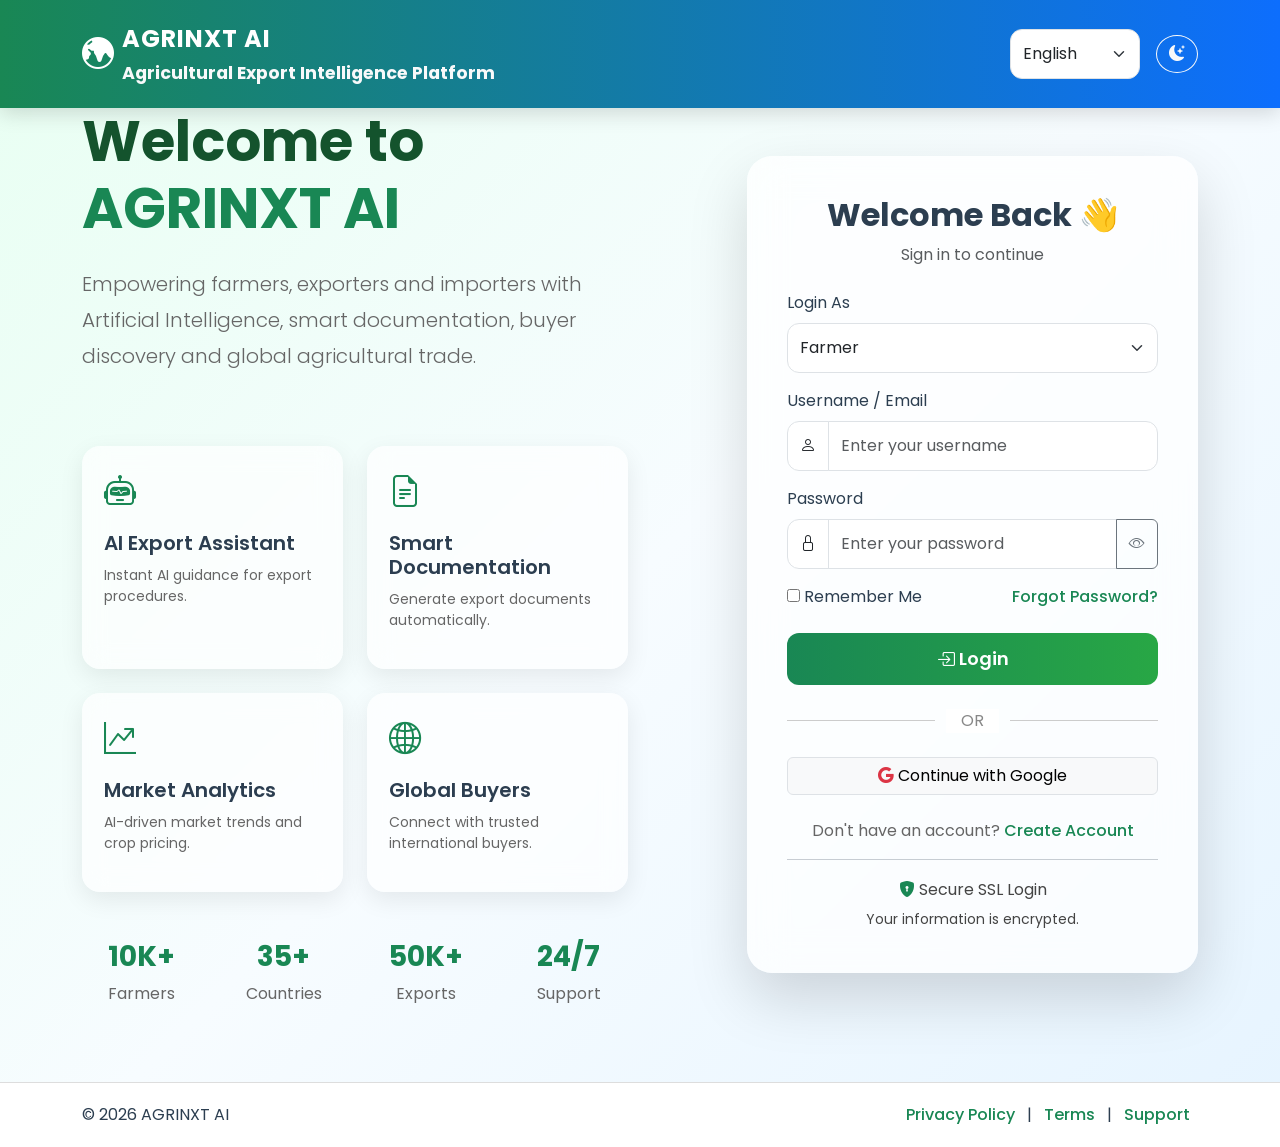
==== login.html @ e61758a4 "Initial commit-Added AGRINXT AI professional login page" ====
<!DOCTYPE html>
<html lang="en">
<head>
    <meta charset="UTF-8">
    <meta name="viewport" content="width=device-width, initial-scale=1.0">

    <title>AGRINXT AI | Login</title>

    <!-- Bootstrap CSS -->
    <link href="https://cdn.jsdelivr.net/npm/bootstrap@5.3.3/dist/css/bootstrap.min.css" rel="stylesheet">

    <!-- Bootstrap Icons -->
    <link rel="stylesheet"
    href="https://cdn.jsdelivr.net/npm/bootstrap-icons@1.11.3/font/bootstrap-icons.min.css">

    <!-- Custom CSS -->
    <link rel="stylesheet" href="login.css">
</head>

<body>

<!-- ================= NAVBAR ================= -->

<nav class="navbar navbar-expand-lg navbar-dark py-3">

    <div class="container">

        <a class="navbar-brand d-flex align-items-center fw-bold" href="#">

            <i class="bi bi-globe-central-south-asia fs-2 me-2"></i>

            <div>

                <div class="logo-title">
                    AGRINXT AI
                </div>

                <small>
                    Agricultural Export Intelligence Platform
                </small>

            </div>

        </a>

        <div class="d-flex align-items-center">

            <!-- Language -->

            <select class="form-select language-select me-3">

                <option>English</option>

                <option>தமிழ்</option>

                <option>हिन्दी</option>

            </select>

            <!-- Dark Mode -->

            <button
            class="btn btn-outline-light rounded-circle"
            id="themeBtn">

                <i class="bi bi-moon-stars-fill"></i>

            </button>

        </div>

    </div>

</nav>

<!-- ================= MAIN ================= -->

<div class="container">

<div class="row align-items-center min-vh-100">

<!-- LEFT -->

<div class="col-lg-6 mb-5 mb-lg-0">

<h1 class="display-4 fw-bold">

Welcome to

<span class="text-success">

AGRINXT AI

</span>

</h1>

<p class="lead mt-4">

Empowering farmers, exporters and importers with Artificial Intelligence,
smart documentation, buyer discovery and global agricultural trade.

</p>

<!-- FEATURES -->

<div class="row mt-5 g-4">

<div class="col-md-6">

<div class="feature-card">

<i class="bi bi-robot fs-2 text-success"></i>

<h5>

AI Export Assistant

</h5>

<p>

Instant AI guidance for export procedures.

</p>

</div>

</div>

<div class="col-md-6">

<div class="feature-card">

<i class="bi bi-file-earmark-text fs-2 text-success"></i>

<h5>

Smart Documentation

</h5>

<p>

Generate export documents automatically.

</p>

</div>

</div>

<div class="col-md-6">

<div class="feature-card">

<i class="bi bi-graph-up-arrow fs-2 text-success"></i>

<h5>

Market Analytics

</h5>

<p>

AI-driven market trends and crop pricing.

</p>

</div>

</div>

<div class="col-md-6">

<div class="feature-card">

<i class="bi bi-globe2 fs-2 text-success"></i>

<h5>

Global Buyers

</h5>

<p>

Connect with trusted international buyers.

</p>

</div>

</div>

</div>

<!-- STATS -->

<div class="row text-center mt-5">

<div class="col-3">

<h3>

10K+

</h3>

<p>

Farmers

</p>

</div>

<div class="col-3">

<h3>

35+

</h3>

<p>

Countries

</p>

</div>

<div class="col-3">

<h3>

50K+

</h3>

<p>

Exports

</p>

</div>

<div class="col-3">

<h3>

24/7

</h3>

<p>

Support

</p>

</div>

</div>

</div>

<!-- RIGHT -->

<div class="col-lg-5 offset-lg-1">

<div class="login-card">

<h2 class="text-center fw-bold">

Welcome Back 👋

</h2>

<p class="text-center text-muted mb-4">

Sign in to continue

</p>

<form>

<!-- ROLE -->

<div class="mb-3">

<label class="form-label">

Login As

</label>

<select class="form-select">

<option>Farmer</option>

<option>Exporter</option>

<option>Importer</option>

<option>Admin</option>

</select>

</div>

<!-- USERNAME -->

<div class="mb-3">

<label class="form-label">

Username / Email

</label>

<div class="input-group">

<span class="input-group-text">

<i class="bi bi-person"></i>

</span>

<input
type="text"
class="form-control"
placeholder="Enter your username">

</div>

</div>

<!-- PASSWORD -->

<div class="mb-3">

<label class="form-label">

Password

</label>

<div class="input-group">

<span class="input-group-text">

<i class="bi bi-lock"></i>

</span>

<input
type="password"
class="form-control"
id="password"
placeholder="Enter your password">

<button
type="button"
class="btn btn-outline-secondary"
onclick="togglePassword()">

<i class="bi bi-eye"></i>

</button>

</div>

</div>

<!-- OPTIONS -->

<div class="d-flex justify-content-between mb-4">

<div>

<input
type="checkbox">

Remember Me

</div>

<a href="#">

Forgot Password?

</a>

</div>

<!-- LOGIN -->

<button
class="btn btn-success w-100 login-btn">

<i class="bi bi-box-arrow-in-right"></i>

Login

</button>

<div class="divider my-4">

<span>

OR

</span>

</div>

<!-- GOOGLE -->

<button
type="button"
class="btn btn-light border w-100">

<i class="bi bi-google text-danger"></i>

Continue with Google

</button>

<p class="text-center mt-4">

Don't have an account?

<a href="#">

Create Account

</a>

</p>

<hr>

<div class="security text-center">

<i class="bi bi-shield-lock-fill text-success"></i>

Secure SSL Login

<br>

<small>

Your information is encrypted.

</small>

</div>

</form>

</div>

</div>

</div>

</div>

<!-- FOOTER -->

<footer>

<div class="container">

<div class="row">

<div class="col-md-6">

© 2026 AGRINXT AI

</div>

<div class="col-md-6 text-md-end">

<a href="#">

Privacy Policy

</a>

|

<a href="#">

Terms

</a>

|

<a href="#">

Support

</a>

</div>

</div>

</div>

</footer>

<!-- Bootstrap JS -->

<script src="https://cdn.jsdelivr.net/npm/bootstrap@5.3.3/dist/js/bootstrap.bundle.min.js"></script>

<script>

function togglePassword(){

let x=document.getElementById("password");

if(x.type==="password")
{
x.type="text";
}
else
{
x.type="password";
}

}

</script>

</body>
</html>
---- login.css ----
/* =========================
   GOOGLE FONT
========================= */

@import url('https://fonts.googleapis.com/css2?family=Poppins:wght@300;400;500;600;700;800&display=swap');

/* =========================
   GLOBAL
========================= */

*{
    margin:0;
    padding:0;
    box-sizing:border-box;
    font-family:'Poppins',sans-serif;
}

body{
    min-height:100vh;
    background:linear-gradient(135deg,#e8fff2,#f7fcff,#e6f4ff);
    color:#2c3e50;
}

/* =========================
   NAVBAR
========================= */

.navbar{
    background:linear-gradient(90deg,#198754,#0d6efd);
    box-shadow:0 5px 20px rgba(0,0,0,.15);
}

.logo-title{
    font-size:24px;
    font-weight:700;
    letter-spacing:1px;
}

.navbar small{
    color:#f8f9fa;
}

.language-select{
    width:130px;
    border-radius:10px;
}

/* =========================
   LEFT SIDE
========================= */

.display-4{
    color:#14532d;
}

.lead{
    color:#5b5b5b;
    line-height:1.8;
}

/* =========================
   FEATURE CARD
========================= */

.feature-card{

    background:rgba(255,255,255,.65);

    backdrop-filter:blur(12px);

    border-radius:18px;

    padding:22px;

    transition:.35s;

    box-shadow:0 8px 25px rgba(0,0,0,.08);

    height:100%;

}

.feature-card:hover{

    transform:translateY(-8px);

    box-shadow:0 18px 40px rgba(0,0,0,.18);

}

.feature-card h5{

    margin-top:15px;

    font-weight:600;

}

.feature-card p{

    color:#666;

    margin-top:10px;

    font-size:14px;

}

/* =========================
   STATS
========================= */

.row h3{

    color:#198754;

    font-weight:700;

}

.row p{

    color:#666;

}

/* =========================
   LOGIN CARD
========================= */

.login-card{

    background:rgba(255,255,255,.75);

    backdrop-filter:blur(18px);

    border-radius:25px;

    padding:40px;

    box-shadow:0 25px 60px rgba(0,0,0,.15);

    transition:.4s;

}

.login-card:hover{

    transform:translateY(-5px);

}

.login-card h2{

    font-weight:700;

}

/* =========================
   INPUTS
========================= */

.form-control,
.form-select{

    border-radius:12px;

    height:50px;

}

.form-control:focus,
.form-select:focus{

    border-color:#198754;

    box-shadow:0 0 10px rgba(25,135,84,.25);

}

.input-group-text{

    border-radius:12px 0 0 12px;

    background:white;

}

/* =========================
   BUTTON
========================= */

.login-btn{

    border-radius:12px;

    height:52px;

    font-size:18px;

    font-weight:600;

    transition:.3s;

    background:linear-gradient(90deg,#198754,#28a745);

    border:none;

}

.login-btn:hover{

    transform:translateY(-3px);

    box-shadow:0 10px 20px rgba(25,135,84,.35);

}

/* =========================
   DIVIDER
========================= */

.divider{

    display:flex;

    align-items:center;

    justify-content:center;

    color:#888;

    position:relative;

}

.divider::before{

    content:"";

    position:absolute;

    width:40%;

    height:1px;

    background:#ccc;

    left:0;

}

.divider::after{

    content:"";

    position:absolute;

    width:40%;

    height:1px;

    background:#ccc;

    right:0;

}

.divider span{

    background:white;

    padding:0 15px;

    z-index:1;

}

/* =========================
   LINKS
========================= */

a{

    text-decoration:none;

    color:#198754;

    font-weight:500;

}

a:hover{

    color:#0d6efd;

}

/* =========================
   SECURITY
========================= */

.security{

    color:#444;

    line-height:1.8;

}

/* =========================
   FOOTER
========================= */

footer{

    margin-top:60px;

    background:#ffffff;

    padding:20px;

    border-top:1px solid #ddd;

}

footer a{

    margin:0 8px;

}

/* =========================
   SCROLLBAR
========================= */

::-webkit-scrollbar{

    width:8px;

}

::-webkit-scrollbar-thumb{

    background:#198754;

    border-radius:10px;

}

/* =========================
   RESPONSIVE
========================= */

@media(max-width:992px){

.login-card{

margin-top:40px;

}

.display-4{

font-size:2.2rem;

}

}

@media(max-width:576px){

.login-card{

padding:25px;

}

.logo-title{

font-size:20px;

}

.navbar small{

display:none;

}

.language-select{

width:100px;

}

}
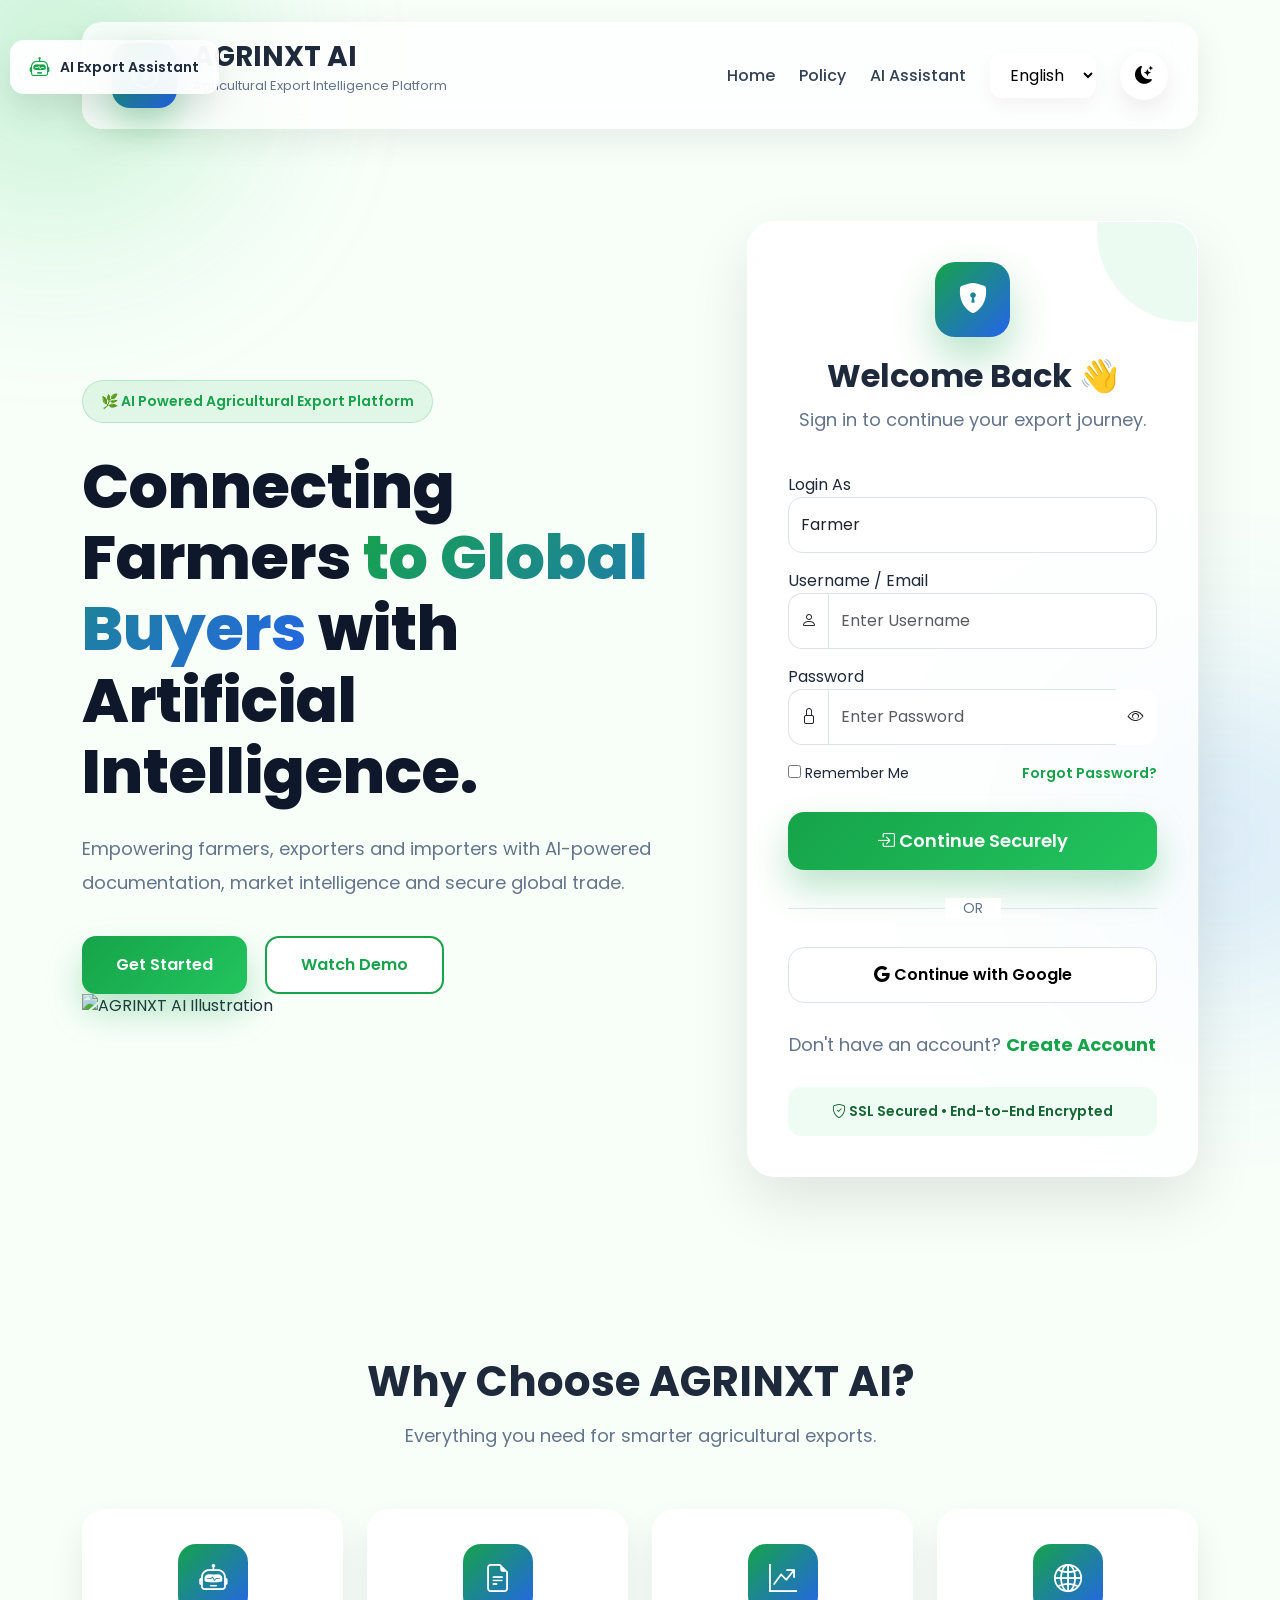
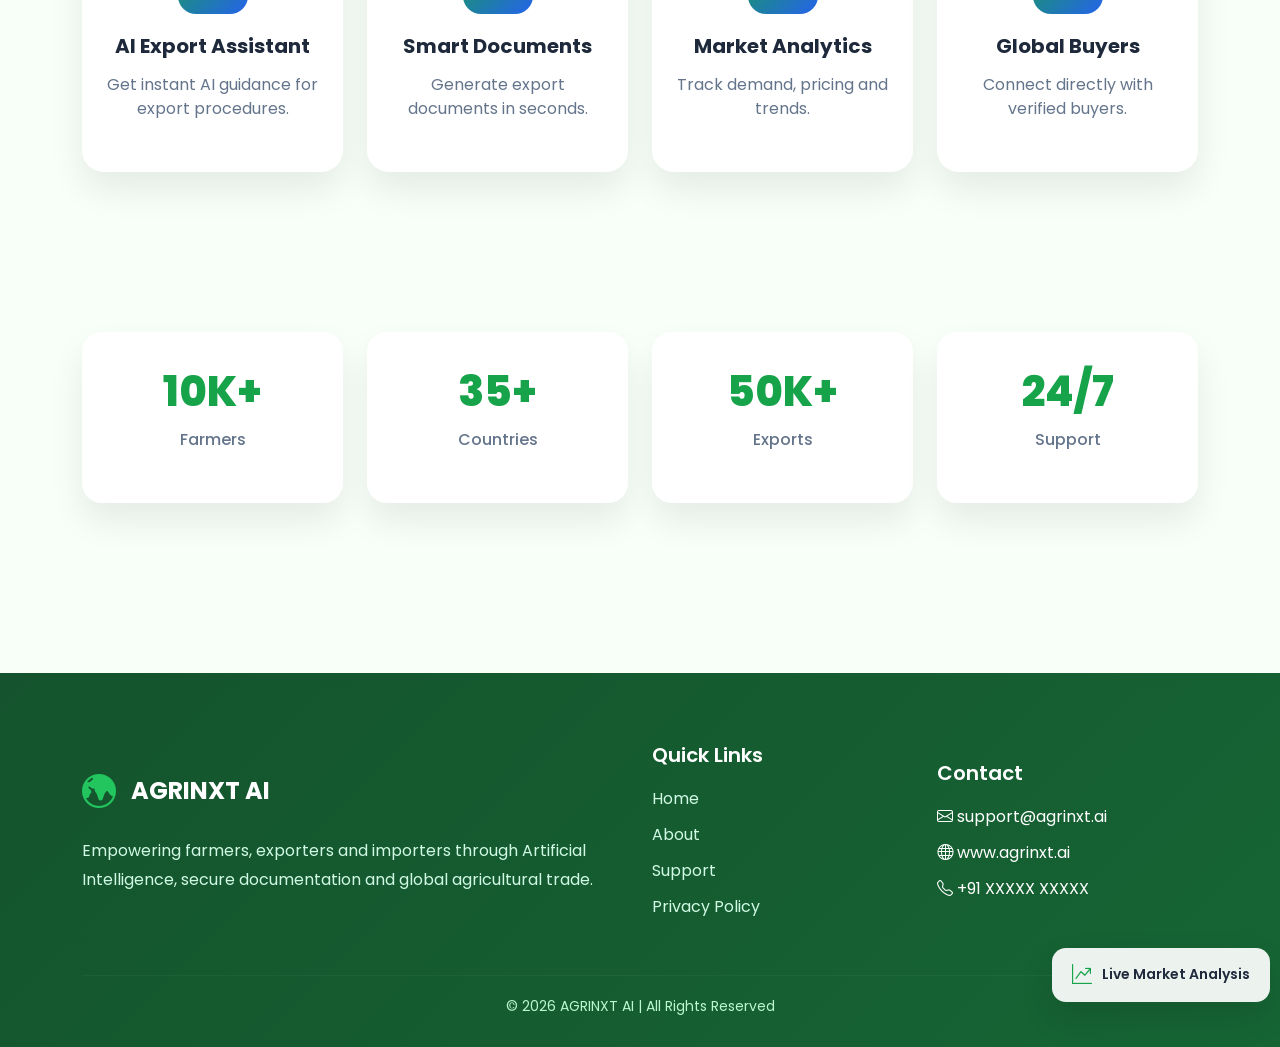
==== commit ee2f7690: "Add files via upload" ====
--- a/login.html
+++ b/login.html
@@ -1,543 +1,627 @@
-<!DOCTYPE html>
-<html lang="en">
-<head>
-    <meta charset="UTF-8">
-    <meta name="viewport" content="width=device-width, initial-scale=1.0">
-
-    <title>AGRINXT AI | Login</title>
-
-    <!-- Bootstrap CSS -->
-    <link href="https://cdn.jsdelivr.net/npm/bootstrap@5.3.3/dist/css/bootstrap.min.css" rel="stylesheet">
-
-    <!-- Bootstrap Icons -->
-    <link rel="stylesheet"
-    href="https://cdn.jsdelivr.net/npm/bootstrap-icons@1.11.3/font/bootstrap-icons.min.css">
-
-    <!-- Custom CSS -->
-    <link rel="stylesheet" href="login.css">
-</head>
-
-<body>
-
-<!-- ================= NAVBAR ================= -->
-
-<nav class="navbar navbar-expand-lg navbar-dark py-3">
-
-    <div class="container">
-
-        <a class="navbar-brand d-flex align-items-center fw-bold" href="#">
-
-            <i class="bi bi-globe-central-south-asia fs-2 me-2"></i>
-
-            <div>
-
-                <div class="logo-title">
-                    AGRINXT AI
-                </div>
-
-                <small>
-                    Agricultural Export Intelligence Platform
-                </small>
-
-            </div>
-
-        </a>
-
-        <div class="d-flex align-items-center">
-
-            <!-- Language -->
-
-            <select class="form-select language-select me-3">
-
-                <option>English</option>
-
-                <option>தமிழ்</option>
-
-                <option>हिन्दी</option>
-
-            </select>
-
-            <!-- Dark Mode -->
-
-            <button
-            class="btn btn-outline-light rounded-circle"
-            id="themeBtn">
-
-                <i class="bi bi-moon-stars-fill"></i>
-
-            </button>
-
-        </div>
-
-    </div>
-
-</nav>
-
-<!-- ================= MAIN ================= -->
-
-<div class="container">
-
-<div class="row align-items-center min-vh-100">
-
-<!-- LEFT -->
-
-<div class="col-lg-6 mb-5 mb-lg-0">
-
-<h1 class="display-4 fw-bold">
-
-Welcome to
-
-<span class="text-success">
-
-AGRINXT AI
-
-</span>
-
-</h1>
-
-<p class="lead mt-4">
-
-Empowering farmers, exporters and importers with Artificial Intelligence,
-smart documentation, buyer discovery and global agricultural trade.
-
-</p>
-
-<!-- FEATURES -->
-
-<div class="row mt-5 g-4">
-
-<div class="col-md-6">
-
-<div class="feature-card">
-
-<i class="bi bi-robot fs-2 text-success"></i>
-
-<h5>
-
-AI Export Assistant
-
-</h5>
-
-<p>
-
-Instant AI guidance for export procedures.
-
-</p>
-
-</div>
-
-</div>
-
-<div class="col-md-6">
-
-<div class="feature-card">
-
-<i class="bi bi-file-earmark-text fs-2 text-success"></i>
-
-<h5>
-
-Smart Documentation
-
-</h5>
-
-<p>
-
-Generate export documents automatically.
-
-</p>
-
-</div>
-
-</div>
-
-<div class="col-md-6">
-
-<div class="feature-card">
-
-<i class="bi bi-graph-up-arrow fs-2 text-success"></i>
-
-<h5>
-
-Market Analytics
-
-</h5>
-
-<p>
-
-AI-driven market trends and crop pricing.
-
-</p>
-
-</div>
-
-</div>
-
-<div class="col-md-6">
-
-<div class="feature-card">
-
-<i class="bi bi-globe2 fs-2 text-success"></i>
-
-<h5>
-
-Global Buyers
-
-</h5>
-
-<p>
-
-Connect with trusted international buyers.
-
-</p>
-
-</div>
-
-</div>
-
-</div>
-
-<!-- STATS -->
-
-<div class="row text-center mt-5">
-
-<div class="col-3">
-
-<h3>
-
-10K+
-
-</h3>
-
-<p>
-
-Farmers
-
-</p>
-
-</div>
-
-<div class="col-3">
-
-<h3>
-
-35+
-
-</h3>
-
-<p>
-
-Countries
-
-</p>
-
-</div>
-
-<div class="col-3">
-
-<h3>
-
-50K+
-
-</h3>
-
-<p>
-
-Exports
-
-</p>
-
-</div>
-
-<div class="col-3">
-
-<h3>
-
-24/7
-
-</h3>
-
-<p>
-
-Support
-
-</p>
-
-</div>
-
-</div>
-
-</div>
-
-<!-- RIGHT -->
-
-<div class="col-lg-5 offset-lg-1">
-
-<div class="login-card">
-
-<h2 class="text-center fw-bold">
-
-Welcome Back 👋
-
-</h2>
-
-<p class="text-center text-muted mb-4">
-
-Sign in to continue
-
-</p>
-
-<form>
-
-<!-- ROLE -->
-
-<div class="mb-3">
-
-<label class="form-label">
-
-Login As
-
-</label>
-
-<select class="form-select">
-
-<option>Farmer</option>
-
-<option>Exporter</option>
-
-<option>Importer</option>
-
-<option>Admin</option>
-
-</select>
-
-</div>
-
-<!-- USERNAME -->
-
-<div class="mb-3">
-
-<label class="form-label">
-
-Username / Email
-
-</label>
-
-<div class="input-group">
-
-<span class="input-group-text">
-
-<i class="bi bi-person"></i>
-
-</span>
-
-<input
-type="text"
-class="form-control"
-placeholder="Enter your username">
-
-</div>
-
-</div>
-
-<!-- PASSWORD -->
-
-<div class="mb-3">
-
-<label class="form-label">
-
-Password
-
-</label>
-
-<div class="input-group">
-
-<span class="input-group-text">
-
-<i class="bi bi-lock"></i>
-
-</span>
-
-<input
-type="password"
-class="form-control"
-id="password"
-placeholder="Enter your password">
-
-<button
-type="button"
-class="btn btn-outline-secondary"
-onclick="togglePassword()">
-
-<i class="bi bi-eye"></i>
-
-</button>
-
-</div>
-
-</div>
-
-<!-- OPTIONS -->
-
-<div class="d-flex justify-content-between mb-4">
-
-<div>
-
-<input
-type="checkbox">
-
-Remember Me
-
-</div>
-
-<a href="#">
-
-Forgot Password?
-
-</a>
-
-</div>
-
-<!-- LOGIN -->
-
-<button
-class="btn btn-success w-100 login-btn">
-
-<i class="bi bi-box-arrow-in-right"></i>
-
-Login
-
-</button>
-
-<div class="divider my-4">
-
-<span>
-
-OR
-
-</span>
-
-</div>
-
-<!-- GOOGLE -->
-
-<button
-type="button"
-class="btn btn-light border w-100">
-
-<i class="bi bi-google text-danger"></i>
-
-Continue with Google
-
-</button>
-
-<p class="text-center mt-4">
-
-Don't have an account?
-
-<a href="#">
-
-Create Account
-
-</a>
-
-</p>
-
-<hr>
-
-<div class="security text-center">
-
-<i class="bi bi-shield-lock-fill text-success"></i>
-
-Secure SSL Login
-
-<br>
-
-<small>
-
-Your information is encrypted.
-
-</small>
-
-</div>
-
-</form>
-
-</div>
-
-</div>
-
-</div>
-
-</div>
-
-<!-- FOOTER -->
-
-<footer>
-
-<div class="container">
-
-<div class="row">
-
-<div class="col-md-6">
-
-© 2026 AGRINXT AI
-
-</div>
-
-<div class="col-md-6 text-md-end">
-
-<a href="#">
-
-Privacy Policy
-
-</a>
-
-|
-
-<a href="#">
-
-Terms
-
-</a>
-
-|
-
-<a href="#">
-
-Support
-
-</a>
-
-</div>
-
-</div>
-
-</div>
-
-</footer>
-
-<!-- Bootstrap JS -->
-
-<script src="https://cdn.jsdelivr.net/npm/bootstrap@5.3.3/dist/js/bootstrap.bundle.min.js"></script>
-
-<script>
-
-function togglePassword(){
-
-let x=document.getElementById("password");
-
-if(x.type==="password")
-{
-x.type="text";
-}
-else
-{
-x.type="password";
-}
-
-}
-
-</script>
-
-</body>
+<!DOCTYPE html>
+<html lang="en">
+
+<head>
+
+<meta charset="UTF-8">
+
+<meta name="viewport"
+content="width=device-width, initial-scale=1.0">
+
+<title>AGRINXT AI | Login</title>
+
+<link rel="preconnect" href="https://fonts.googleapis.com">
+
+<link rel="preconnect"
+href="https://fonts.gstatic.com"
+crossorigin>
+
+<link href="https://fonts.googleapis.com/css2?family=Poppins:wght@300;400;500;600;700;800&display=swap"
+rel="stylesheet">
+
+<link href="https://cdn.jsdelivr.net/npm/bootstrap@5.3.3/dist/css/bootstrap.min.css"
+rel="stylesheet">
+
+<link rel="stylesheet"
+href="https://cdn.jsdelivr.net/npm/bootstrap-icons@1.11.3/font/bootstrap-icons.min.css">
+
+<link rel="stylesheet"
+href="login.css">
+
+</head>
+
+<body>
+
+<div class="bg-grid"></div>
+
+<div class="bg-circle c1"></div>
+
+<div class="bg-circle c2"></div>
+
+<header>
+
+<div class="container">
+
+<nav>
+
+<div class="logo">
+
+<div class="logo-icon">
+
+<i class="bi bi-globe-central-south-asia"></i>
+
+</div>
+
+<div>
+
+<h2>AGRINXT AI</h2>
+
+<p>Agricultural Export Intelligence Platform</p>
+
+</div>
+
+</div>
+
+<div class="nav-right">
+
+<a href="dashboard.html">Home</a>
+
+<a href="policy.html">Policy</a>
+
+<a href="assistant.html">AI Assistant</a>
+
+<select>
+
+<option>English</option>
+
+<option>தமிழ்</option>
+
+<option>हिन्दी</option>
+
+</select>
+
+<button id="themeBtn">
+
+<i class="bi bi-moon-stars-fill"></i>
+
+</button>
+
+</div>
+
+</nav>
+
+</div>
+
+</header>
+
+<section class="hero">
+
+<div class="container">
+
+<div class="row align-items-center">
+
+<div class="col-lg-7">
+
+<span class="tag">
+
+🌿 AI Powered Agricultural Export Platform
+
+</span>
+
+<h1>
+
+Connecting Farmers
+
+<span>
+
+to Global Buyers
+
+</span>
+
+with Artificial Intelligence.
+
+</h1>
+
+<p>
+
+Empowering farmers, exporters and importers with AI-powered documentation, market intelligence and secure global trade.
+
+</p>
+
+<div class="hero-buttons">
+
+<button class="btn-start">
+
+Get Started
+
+</button>
+
+<button class="btn-demo">
+
+Watch Demo
+
+</button>
+
+</div>
+
+<div class="hero-visual">
+
+<div class="glow"></div>
+
+<img
+src="images/agriculture-ai.svg"
+alt="AGRINXT AI Illustration"
+class="hero-img">
+
+<div class="floating-card card-one">
+
+<i class="bi bi-robot"></i>
+
+<span>AI Export Assistant</span>
+
+</div>
+
+<div class="floating-card card-two">
+
+<i class="bi bi-graph-up-arrow"></i>
+
+<span>Live Market Analysis</span>
+
+</div>
+
+</div>
+
+</div>
+
+<!-- ================= LOGIN CARD ================= -->
+
+<div class="col-lg-5">
+
+<div class="login-card">
+
+<div class="login-header">
+
+<div class="shield">
+
+<i class="bi bi-shield-lock-fill"></i>
+
+</div>
+
+<h2>
+
+Welcome Back 👋
+
+</h2>
+
+<p>
+
+Sign in to continue your export journey.
+
+</p>
+
+</div>
+
+<form>
+
+<div class="mb-3">
+
+<label>
+
+Login As
+
+</label>
+
+<select class="form-select">
+
+<option>Farmer</option>
+
+<option>Exporter</option>
+
+<option>Importer</option>
+
+<option>Admin</option>
+
+</select>
+
+</div>
+
+<div class="mb-3">
+
+<label>
+
+Username / Email
+
+</label>
+
+<div class="input-group">
+
+<span class="input-group-text">
+
+<i class="bi bi-person"></i>
+
+</span>
+
+<input
+type="text"
+class="form-control"
+placeholder="Enter Username">
+
+</div>
+
+</div>
+
+<div class="mb-3">
+
+<label>
+
+Password
+
+</label>
+
+<div class="input-group">
+
+<span class="input-group-text">
+
+<i class="bi bi-lock"></i>
+
+</span>
+
+<input
+type="password"
+id="password"
+class="form-control"
+placeholder="Enter Password">
+
+<button
+type="button"
+class="btn eye-btn"
+onclick="togglePassword()">
+
+<i class="bi bi-eye"></i>
+
+</button>
+
+</div>
+
+</div>
+
+<div class="login-options">
+
+<label>
+
+<input type="checkbox">
+
+Remember Me
+
+</label>
+
+<a href="#">
+
+Forgot Password?
+
+</a>
+
+</div>
+
+<button class="login-btn">
+
+<i class="bi bi-box-arrow-in-right"></i>
+
+Continue Securely
+
+</button>
+
+<div class="divider">
+
+<span>OR</span>
+
+</div>
+
+<button
+type="button"
+class="google-btn">
+
+<i class="bi bi-google"></i>
+
+Continue with Google
+
+</button>
+
+<p class="signup">
+
+Don't have an account?
+
+<a href="#">
+
+Create Account
+
+</a>
+
+</p>
+
+<div class="security">
+
+<i class="bi bi-shield-check"></i>
+
+SSL Secured • End-to-End Encrypted
+
+</div>
+
+</form>
+
+</div>
+
+</div>
+
+</div>
+
+</div>
+
+</section>
+
+<!-- ================= FEATURES ================= -->
+
+<section class="features">
+
+<div class="container">
+
+<div class="section-title">
+
+<h2>
+
+Why Choose AGRINXT AI?
+
+</h2>
+
+<p>
+
+Everything you need for smarter agricultural exports.
+
+</p>
+
+</div>
+
+<div class="row g-4">
+
+<div class="col-md-3">
+
+<div class="feature-card">
+
+<div class="icon">
+
+<i class="bi bi-robot"></i>
+
+</div>
+
+<h5>AI Export Assistant</h5>
+
+<p>
+
+Get instant AI guidance for export procedures.
+
+</p>
+
+</div>
+
+</div>
+
+<div class="col-md-3">
+
+<div class="feature-card">
+
+<div class="icon">
+
+<i class="bi bi-file-earmark-text"></i>
+
+</div>
+
+<h5>Smart Documents</h5>
+
+<p>
+
+Generate export documents in seconds.
+
+</p>
+
+</div>
+
+</div>
+
+<div class="col-md-3">
+
+<div class="feature-card">
+
+<div class="icon">
+
+<i class="bi bi-graph-up-arrow"></i>
+
+</div>
+
+<h5>Market Analytics</h5>
+
+<p>
+
+Track demand, pricing and trends.
+
+</p>
+
+</div>
+
+</div>
+
+<div class="col-md-3">
+
+<div class="feature-card">
+
+<div class="icon">
+
+<i class="bi bi-globe2"></i>
+
+</div>
+
+<h5>Global Buyers</h5>
+
+<p>
+
+Connect directly with verified buyers.
+
+</p>
+
+</div>
+
+</div>
+
+</div>
+
+</div>
+
+</section>
+
+<!-- ================= STATS ================= -->
+
+<section class="stats">
+
+<div class="container">
+
+<div class="row text-center">
+
+<div class="col-md-3 col-6">
+
+<div class="stat-box">
+
+<h2>10K+</h2>
+
+<p>Farmers</p>
+
+</div>
+
+</div>
+
+<div class="col-md-3 col-6">
+
+<div class="stat-box">
+
+<h2>35+</h2>
+
+<p>Countries</p>
+
+</div>
+
+</div>
+
+<div class="col-md-3 col-6">
+
+<div class="stat-box">
+
+<h2>50K+</h2>
+
+<p>Exports</p>
+
+</div>
+
+</div>
+
+<div class="col-md-3 col-6">
+
+<div class="stat-box">
+
+<h2>24/7</h2>
+
+<p>Support</p>
+
+</div>
+
+</div>
+
+</div>
+
+</div>
+
+</section>
+
+<!-- ================= FOOTER ================= -->
+
+<footer>
+
+<div class="container">
+
+<div class="row align-items-center">
+
+<div class="col-lg-6">
+
+<div class="footer-logo">
+
+<i class="bi bi-globe-central-south-asia"></i>
+
+<h4>AGRINXT AI</h4>
+
+</div>
+
+<p>
+
+Empowering farmers, exporters and importers through Artificial Intelligence,
+secure documentation and global agricultural trade.
+
+</p>
+
+</div>
+
+<div class="col-lg-3">
+
+<h5>Quick Links</h5>
+
+<ul>
+
+<li><a href="#">Home</a></li>
+
+<li><a href="#">About</a></li>
+
+<li><a href="#">Support</a></li>
+
+<li><a href="#">Privacy Policy</a></li>
+
+</ul>
+
+</div>
+
+<div class="col-lg-3">
+
+<h5>Contact</h5>
+
+<ul>
+
+<li><i class="bi bi-envelope"></i> support@agrinxt.ai</li>
+
+<li><i class="bi bi-globe"></i> www.agrinxt.ai</li>
+
+<li><i class="bi bi-telephone"></i> +91 XXXXX XXXXX</li>
+
+</ul>
+
+</div>
+
+</div>
+
+<hr>
+
+<div class="copyright">
+
+© 2026 AGRINXT AI | All Rights Reserved
+
+</div>
+
+</div>
+
+</footer>
+
+<!-- ================= BOOTSTRAP ================= -->
+
+<script src="https://cdn.jsdelivr.net/npm/bootstrap@5.3.3/dist/js/bootstrap.bundle.min.js"></script>
+
+<!-- ================= SCRIPT ================= -->
+
+<script src="script.js"></script>
+
+</body>
+
 </html>
--- a/login.css
+++ b/login.css
@@ -1,397 +1,1473 @@
-/* =========================
-   GOOGLE FONT
-========================= */
-
-@import url('https://fonts.googleapis.com/css2?family=Poppins:wght@300;400;500;600;700;800&display=swap');
-
-/* =========================
-   GLOBAL
-========================= */
-
-*{
-    margin:0;
-    padding:0;
-    box-sizing:border-box;
-    font-family:'Poppins',sans-serif;
-}
-
-body{
-    min-height:100vh;
-    background:linear-gradient(135deg,#e8fff2,#f7fcff,#e6f4ff);
-    color:#2c3e50;
-}
-
-/* =========================
-   NAVBAR
-========================= */
-
-.navbar{
-    background:linear-gradient(90deg,#198754,#0d6efd);
-    box-shadow:0 5px 20px rgba(0,0,0,.15);
-}
-
-.logo-title{
-    font-size:24px;
-    font-weight:700;
-    letter-spacing:1px;
-}
-
-.navbar small{
-    color:#f8f9fa;
-}
-
-.language-select{
-    width:130px;
-    border-radius:10px;
-}
-
-/* =========================
-   LEFT SIDE
-========================= */
-
-.display-4{
-    color:#14532d;
-}
-
-.lead{
-    color:#5b5b5b;
-    line-height:1.8;
-}
-
-/* =========================
-   FEATURE CARD
-========================= */
-
-.feature-card{
-
-    background:rgba(255,255,255,.65);
-
-    backdrop-filter:blur(12px);
-
-    border-radius:18px;
-
-    padding:22px;
-
-    transition:.35s;
-
-    box-shadow:0 8px 25px rgba(0,0,0,.08);
-
-    height:100%;
-
-}
-
-.feature-card:hover{
-
-    transform:translateY(-8px);
-
-    box-shadow:0 18px 40px rgba(0,0,0,.18);
-
-}
-
-.feature-card h5{
-
-    margin-top:15px;
-
-    font-weight:600;
-
-}
-
-.feature-card p{
-
-    color:#666;
-
-    margin-top:10px;
-
-    font-size:14px;
-
-}
-
-/* =========================
-   STATS
-========================= */
-
-.row h3{
-
-    color:#198754;
-
-    font-weight:700;
-
-}
-
-.row p{
-
-    color:#666;
-
-}
-
-/* =========================
-   LOGIN CARD
-========================= */
-
-.login-card{
-
-    background:rgba(255,255,255,.75);
-
-    backdrop-filter:blur(18px);
-
-    border-radius:25px;
-
-    padding:40px;
-
-    box-shadow:0 25px 60px rgba(0,0,0,.15);
-
-    transition:.4s;
-
-}
-
-.login-card:hover{
-
-    transform:translateY(-5px);
-
-}
-
-.login-card h2{
-
-    font-weight:700;
-
-}
-
-/* =========================
-   INPUTS
-========================= */
-
-.form-control,
-.form-select{
-
-    border-radius:12px;
-
-    height:50px;
-
-}
-
-.form-control:focus,
-.form-select:focus{
-
-    border-color:#198754;
-
-    box-shadow:0 0 10px rgba(25,135,84,.25);
-
-}
-
-.input-group-text{
-
-    border-radius:12px 0 0 12px;
-
-    background:white;
-
-}
-
-/* =========================
-   BUTTON
-========================= */
-
-.login-btn{
-
-    border-radius:12px;
-
-    height:52px;
-
-    font-size:18px;
-
-    font-weight:600;
-
-    transition:.3s;
-
-    background:linear-gradient(90deg,#198754,#28a745);
-
-    border:none;
-
-}
-
-.login-btn:hover{
-
-    transform:translateY(-3px);
-
-    box-shadow:0 10px 20px rgba(25,135,84,.35);
-
-}
-
-/* =========================
-   DIVIDER
-========================= */
-
-.divider{
-
-    display:flex;
-
-    align-items:center;
-
-    justify-content:center;
-
-    color:#888;
-
-    position:relative;
-
-}
-
-.divider::before{
-
-    content:"";
-
-    position:absolute;
-
-    width:40%;
-
-    height:1px;
-
-    background:#ccc;
-
-    left:0;
-
-}
-
-.divider::after{
-
-    content:"";
-
-    position:absolute;
-
-    width:40%;
-
-    height:1px;
-
-    background:#ccc;
-
-    right:0;
-
-}
-
-.divider span{
-
-    background:white;
-
-    padding:0 15px;
-
-    z-index:1;
-
-}
-
-/* =========================
-   LINKS
-========================= */
-
-a{
-
-    text-decoration:none;
-
-    color:#198754;
-
-    font-weight:500;
-
-}
-
-a:hover{
-
-    color:#0d6efd;
-
-}
-
-/* =========================
-   SECURITY
-========================= */
-
-.security{
-
-    color:#444;
-
-    line-height:1.8;
-
-}
-
-/* =========================
-   FOOTER
-========================= */
-
-footer{
-
-    margin-top:60px;
-
-    background:#ffffff;
-
-    padding:20px;
-
-    border-top:1px solid #ddd;
-
-}
-
-footer a{
-
-    margin:0 8px;
-
-}
-
-/* =========================
-   SCROLLBAR
-========================= */
-
-::-webkit-scrollbar{
-
-    width:8px;
-
-}
-
-::-webkit-scrollbar-thumb{
-
-    background:#198754;
-
-    border-radius:10px;
-
-}
-
-/* =========================
-   RESPONSIVE
-========================= */
-
-@media(max-width:992px){
-
-.login-card{
-
-margin-top:40px;
-
-}
-
-.display-4{
-
-font-size:2.2rem;
-
-}
-
-}
-
-@media(max-width:576px){
-
-.login-card{
-
-padding:25px;
-
-}
-
-.logo-title{
-
-font-size:20px;
-
-}
-
-.navbar small{
-
-display:none;
-
-}
-
-.language-select{
-
-width:100px;
-
-}
-
+@import url('https://fonts.googleapis.com/css2?family=Poppins:wght@300;400;500;600;700;800&display=swap');
+
+*{
+margin:0;
+padding:0;
+box-sizing:border-box;
+font-family:'Poppins',sans-serif;
+}
+
+html{
+scroll-behavior:smooth;
+}
+
+body{
+
+background:#f8fff9;
+color:#1e293b;
+overflow-x:hidden;
+position:relative;
+
+}
+
+/*=========================
+BACKGROUND
+=========================*/
+
+.background-grid{
+
+position:fixed;
+
+top:0;
+left:0;
+
+width:100%;
+height:100%;
+
+background-image:
+
+linear-gradient(rgba(22,163,74,.04) 1px,transparent 1px),
+
+linear-gradient(90deg,rgba(22,163,74,.04) 1px,transparent 1px);
+
+background-size:45px 45px;
+
+z-index:-10;
+
+}
+
+.bg-circle{
+
+position:fixed;
+
+border-radius:50%;
+
+filter:blur(100px);
+
+z-index:-9;
+
+animation:float 8s ease-in-out infinite;
+
+}
+
+.c1{
+
+width:350px;
+height:350px;
+
+background:#22c55e;
+
+top:-120px;
+left:-120px;
+
+opacity:.22;
+
+}
+
+.c2{
+
+width:320px;
+height:320px;
+
+background:#3b82f6;
+
+bottom:-100px;
+right:-100px;
+
+opacity:.18;
+
+}
+
+@keyframes float{
+
+0%,100%{
+
+transform:translateY(0px);
+
+}
+
+50%{
+
+transform:translateY(-30px);
+
+}
+
+}
+
+/*=========================
+NAVBAR
+=========================*/
+
+header{
+
+padding:22px 0;
+
+}
+
+nav{
+
+display:flex;
+
+justify-content:space-between;
+
+align-items:center;
+
+background:rgba(255,255,255,.75);
+
+backdrop-filter:blur(18px);
+
+padding:18px 30px;
+
+border-radius:20px;
+
+box-shadow:0 10px 35px rgba(0,0,0,.08);
+
+}
+
+.logo{
+
+display:flex;
+
+align-items:center;
+
+}
+
+.logo-icon{
+
+width:65px;
+height:65px;
+
+display:flex;
+
+justify-content:center;
+align-items:center;
+
+background:linear-gradient(135deg,#16a34a,#2563eb);
+
+color:white;
+
+font-size:28px;
+
+border-radius:18px;
+
+box-shadow:0 15px 35px rgba(22,163,74,.35);
+
+}
+
+.logo h2{
+
+font-size:28px;
+
+font-weight:700;
+
+margin-left:16px;
+
+margin-bottom:2px;
+
+}
+
+.logo p{
+
+margin-left:16px;
+
+font-size:13px;
+
+color:#64748b;
+
+}
+
+.nav-right{
+
+display:flex;
+
+align-items:center;
+
+gap:24px;
+
+}
+
+.nav-right a{
+
+text-decoration:none;
+
+font-weight:500;
+
+color:#334155;
+
+transition:.3s;
+
+}
+
+.nav-right a:hover{
+
+color:#16a34a;
+
+}
+
+.nav-right select{
+
+border:none;
+
+background:white;
+
+padding:10px 16px;
+
+border-radius:12px;
+
+box-shadow:0 8px 18px rgba(0,0,0,.05);
+
+outline:none;
+
+}
+
+#themeBtn{
+
+width:48px;
+height:48px;
+
+border:none;
+
+border-radius:50%;
+
+background:white;
+
+font-size:18px;
+
+cursor:pointer;
+
+transition:.35s;
+
+box-shadow:0 10px 25px rgba(0,0,0,.08);
+
+}
+
+#themeBtn:hover{
+
+transform:rotate(20deg) scale(1.08);
+
+background:#16a34a;
+
+color:white;
+
+}
+
+/*=========================
+HERO
+=========================*/
+
+.hero{
+
+padding:70px 0 90px;
+
+}
+
+.hero .row{
+
+align-items:center;
+
+}
+
+.tag{
+
+display:inline-flex;
+
+align-items:center;
+
+padding:10px 18px;
+
+background:rgba(22,163,74,.10);
+
+border:1px solid rgba(22,163,74,.20);
+
+border-radius:50px;
+
+font-size:14px;
+
+font-weight:600;
+
+color:#16a34a;
+
+}
+
+.hero h1{
+
+font-size:62px;
+
+font-weight:800;
+
+line-height:1.15;
+
+margin-top:28px;
+
+max-width:650px;
+
+color:#0f172a;
+
+}
+
+.hero h1 span{
+
+background:linear-gradient(135deg,#16a34a,#2563eb);
+
+-webkit-background-clip:text;
+
+-webkit-text-fill-color:transparent;
+
+}
+
+.hero p{
+
+margin-top:25px;
+
+font-size:18px;
+
+line-height:1.9;
+
+max-width:600px;
+
+color:#64748b;
+
+}
+
+.hero-buttons{
+
+display:flex;
+
+gap:18px;
+
+margin-top:35px;
+
+}
+
+.btn-start{
+
+padding:15px 34px;
+
+border:none;
+
+border-radius:14px;
+
+background:linear-gradient(135deg,#16a34a,#22c55e);
+
+color:white;
+
+font-size:16px;
+
+font-weight:600;
+
+cursor:pointer;
+
+transition:.35s;
+
+box-shadow:0 18px 35px rgba(22,163,74,.28);
+
+}
+
+.btn-start:hover{
+
+transform:translateY(-4px);
+
+box-shadow:0 25px 45px rgba(22,163,74,.35);
+
+}
+
+.btn-demo{
+
+padding:15px 34px;
+
+border:2px solid #16a34a;
+
+background:white;
+
+border-radius:14px;
+
+font-size:16px;
+
+font-weight:600;
+
+cursor:pointer;
+
+transition:.35s;
+
+color:#16a34a;
+
+}
+
+.btn-demo:hover{
+
+background:#16a34a;
+
+color:white;
+
+}
+
+/*=========================
+ILLUSTRATION
+=========================*/
+
+.hero-image{
+
+position:relative;
+
+margin-top:55px;
+
+display:flex;
+
+justify-content:center;
+
+}
+
+.hero-image img{
+
+width:100%;
+
+max-width:520px;
+
+animation:floatImage 6s ease-in-out infinite;
+
+filter:drop-shadow(0 30px 45px rgba(0,0,0,.12));
+
+}
+
+@keyframes floatImage{
+
+0%,100%{
+
+transform:translateY(0);
+
+}
+
+50%{
+
+transform:translateY(-18px);
+
+}
+
+}
+
+/*=========================
+FLOATING CARDS
+=========================*/
+
+.floating-card{
+
+position:absolute;
+
+background:rgba(255,255,255,.92);
+
+backdrop-filter:blur(18px);
+
+padding:12px 20px;
+
+border-radius:14px;
+
+display:flex;
+
+align-items:center;
+
+gap:10px;
+
+font-size:14px;
+
+font-weight:600;
+
+box-shadow:0 15px 35px rgba(0,0,0,.10);
+
+animation:floatCard 5s ease-in-out infinite;
+
+}
+
+.floating-card i{
+
+color:#16a34a;
+
+font-size:20px;
+
+}
+
+.card-one{
+
+top:40px;
+
+left:10px;
+
+}
+
+.card-two{
+
+bottom:45px;
+
+right:10px;
+
+animation-delay:2s;
+
+}
+
+@keyframes floatCard{
+
+0%,100%{
+
+transform:translateY(0);
+
+}
+
+50%{
+
+transform:translateY(-12px);
+
+}
+
+}
+
+/*====================================
+LOGIN CARD
+====================================*/
+
+.login-card{
+
+background:rgba(255,255,255,.78);
+
+backdrop-filter:blur(25px);
+
+border:1px solid rgba(255,255,255,.45);
+
+border-radius:28px;
+
+padding:40px;
+
+box-shadow:
+
+0 25px 60px rgba(0,0,0,.10),
+
+0 0 0 1px rgba(255,255,255,.35);
+
+position:relative;
+
+overflow:hidden;
+
+transition:.4s;
+
+}
+
+.login-card:hover{
+
+transform:translateY(-8px);
+
+box-shadow:
+
+0 35px 70px rgba(0,0,0,.15);
+
+}
+
+.login-card::before{
+
+content:"";
+
+position:absolute;
+
+width:180px;
+
+height:180px;
+
+background:#22c55e;
+
+opacity:.08;
+
+border-radius:50%;
+
+top:-80px;
+
+right:-80px;
+
+}
+
+.login-header{
+
+text-align:center;
+
+margin-bottom:35px;
+
+}
+
+.shield{
+
+width:75px;
+
+height:75px;
+
+margin:auto;
+
+border-radius:20px;
+
+display:flex;
+
+justify-content:center;
+
+align-items:center;
+
+background:linear-gradient(135deg,#16a34a,#2563eb);
+
+color:white;
+
+font-size:30px;
+
+box-shadow:0 20px 40px rgba(22,163,74,.30);
+
+margin-bottom:20px;
+
+}
+
+.login-header h2{
+
+font-size:32px;
+
+font-weight:700;
+
+}
+
+.login-header p{
+
+color:#64748b;
+
+margin-top:8px;
+
+}
+
+.form-label{
+
+font-weight:600;
+
+margin-bottom:8px;
+
+}
+
+.form-control,
+.form-select{
+
+height:56px;
+
+border-radius:14px;
+
+border:1px solid #dbe4ea;
+
+background:#fff;
+
+transition:.3s;
+
+}
+
+.form-control:focus,
+.form-select:focus{
+
+border-color:#16a34a;
+
+box-shadow:0 0 18px rgba(22,163,74,.15);
+
+}
+
+.input-group-text{
+
+background:white;
+
+border-radius:14px 0 0 14px;
+
+border-right:none;
+
+}
+
+.eye-btn{
+
+border-radius:0 14px 14px 0;
+
+background:white;
+
+border-left:none;
+
+}
+
+.login-options{
+
+display:flex;
+
+justify-content:space-between;
+
+margin:18px 0 28px;
+
+font-size:14px;
+
+}
+
+.login-options a{
+
+color:#16a34a;
+
+font-weight:600;
+
+text-decoration:none;
+
+}
+
+.login-btn{
+
+width:100%;
+
+height:58px;
+
+border:none;
+
+border-radius:16px;
+
+background:linear-gradient(135deg,#16a34a,#22c55e);
+
+color:white;
+
+font-size:18px;
+
+font-weight:600;
+
+transition:.35s;
+
+box-shadow:0 18px 35px rgba(22,163,74,.28);
+
+}
+
+.login-btn:hover{
+
+transform:translateY(-3px);
+
+box-shadow:0 25px 45px rgba(22,163,74,.35);
+
+}
+
+.divider{
+
+display:flex;
+
+align-items:center;
+
+justify-content:center;
+
+margin:28px 0;
+
+position:relative;
+
+}
+
+.divider::before,
+
+.divider::after{
+
+content:"";
+
+flex:1;
+
+height:1px;
+
+background:#dbe4ea;
+
+}
+
+.divider span{
+
+padding:0 18px;
+
+color:#64748b;
+
+font-size:14px;
+
+background:white;
+
+}
+
+.google-btn{
+
+width:100%;
+
+height:56px;
+
+border-radius:16px;
+
+background:white;
+
+border:1px solid #dbe4ea;
+
+font-weight:600;
+
+transition:.3s;
+
+}
+
+.google-btn:hover{
+
+background:#f8fafc;
+
+transform:translateY(-2px);
+
+}
+
+.signup{
+
+text-align:center;
+
+margin-top:28px;
+
+}
+
+.signup a{
+
+color:#16a34a;
+
+font-weight:700;
+
+text-decoration:none;
+
+}
+
+.security{
+
+margin-top:25px;
+
+padding:14px;
+
+background:#eefcf3;
+
+border-radius:14px;
+
+text-align:center;
+
+font-size:14px;
+
+color:#166534;
+
+font-weight:600;
+
+}
+
+/*====================================
+FEATURES
+====================================*/
+
+.features{
+
+padding:90px 0;
+
+}
+
+.section-title{
+
+text-align:center;
+
+margin-bottom:60px;
+
+}
+
+.section-title h2{
+
+font-size:42px;
+
+font-weight:700;
+
+margin-bottom:15px;
+
+}
+
+.section-title p{
+
+color:#64748b;
+
+font-size:18px;
+
+}
+
+.feature-card{
+
+background:rgba(255,255,255,.82);
+
+backdrop-filter:blur(20px);
+
+padding:35px 25px;
+
+border-radius:22px;
+
+text-align:center;
+
+transition:.4s;
+
+box-shadow:0 18px 35px rgba(0,0,0,.08);
+
+height:100%;
+
+}
+
+.feature-card:hover{
+
+transform:translateY(-10px);
+
+}
+
+.icon{
+
+width:70px;
+
+height:70px;
+
+margin:auto;
+
+display:flex;
+
+justify-content:center;
+
+align-items:center;
+
+border-radius:18px;
+
+background:linear-gradient(135deg,#16a34a,#2563eb);
+
+color:white;
+
+font-size:28px;
+
+margin-bottom:20px;
+
+}
+
+.feature-card h5{
+
+font-weight:700;
+
+margin-bottom:15px;
+
+}
+
+.feature-card p{
+
+color:#64748b;
+
+}
+
+/*====================================
+STATS
+====================================*/
+
+.stats{
+
+padding:70px 0;
+
+}
+
+.stat-box{
+
+background:white;
+
+padding:35px;
+
+border-radius:20px;
+
+box-shadow:0 18px 35px rgba(0,0,0,.08);
+
+transition:.35s;
+
+}
+
+.stat-box:hover{
+
+transform:translateY(-8px);
+
+}
+
+.stat-box h2{
+
+font-size:42px;
+
+color:#16a34a;
+
+font-weight:800;
+
+}
+
+.stat-box p{
+
+margin-top:10px;
+
+color:#64748b;
+
+font-weight:500;
+
+}
+
+/*====================================
+FOOTER
+====================================*/
+
+footer{
+
+margin-top:100px;
+
+background:linear-gradient(135deg,#14532d,#166534);
+
+padding:70px 0 30px;
+
+color:white;
+
+}
+
+.footer-logo{
+
+display:flex;
+
+align-items:center;
+
+margin-bottom:20px;
+
+}
+
+.footer-logo i{
+
+font-size:34px;
+
+margin-right:15px;
+
+color:#22c55e;
+
+}
+
+.footer-logo h4{
+
+margin:0;
+
+font-weight:700;
+
+}
+
+footer p{
+
+color:#d1fae5;
+
+line-height:1.8;
+
+}
+
+footer h5{
+
+margin-bottom:20px;
+
+font-weight:600;
+
+}
+
+footer ul{
+
+list-style:none;
+
+padding:0;
+
+}
+
+footer ul li{
+
+margin-bottom:12px;
+
+}
+
+footer ul li a{
+
+color:#d1fae5;
+
+text-decoration:none;
+
+transition:.3s;
+
+}
+
+footer ul li a:hover{
+
+color:white;
+
+padding-left:5px;
+
+}
+
+footer hr{
+
+margin:40px 0 20px;
+
+border-color:rgba(255,255,255,.15);
+
+}
+
+.copyright{
+
+text-align:center;
+
+color:#bbf7d0;
+
+font-size:14px;
+
+}
+
+/*====================================
+SCROLLBAR
+====================================*/
+
+::-webkit-scrollbar{
+
+width:10px;
+
+}
+
+::-webkit-scrollbar-track{
+
+background:#eefcf3;
+
+}
+
+::-webkit-scrollbar-thumb{
+
+background:#16a34a;
+
+border-radius:30px;
+
+}
+
+::-webkit-scrollbar-thumb:hover{
+
+background:#15803d;
+
+}
+
+/*====================================
+ANIMATIONS
+====================================*/
+
+@keyframes fadeUp{
+
+from{
+
+opacity:0;
+
+transform:translateY(30px);
+
+}
+
+to{
+
+opacity:1;
+
+transform:translateY(0);
+
+}
+
+}
+
+.hero,
+.features,
+.stats,
+footer{
+
+animation:fadeUp 1s ease;
+
+}
+
+button,
+.feature-card,
+.login-card,
+.stat-box{
+
+transition:all .35s ease;
+
+}
+
+/*====================================
+RESPONSIVE
+====================================*/
+
+@media(max-width:1200px){
+
+.hero h1{
+
+font-size:52px;
+
+}
+
+}
+
+@media(max-width:992px){
+
+.hero{
+
+text-align:center;
+
+padding-top:40px;
+
+}
+
+.hero h1{
+
+font-size:42px;
+
+}
+
+.hero p{
+
+margin:auto;
+
+}
+
+.hero-buttons{
+
+justify-content:center;
+
+}
+
+.hero-image{
+
+margin-top:50px;
+
+}
+
+.login-card{
+
+margin-top:50px;
+
+}
+
+.nav-right{
+
+gap:12px;
+
+}
+
+}
+
+@media(max-width:768px){
+
+nav{
+
+flex-direction:column;
+
+gap:20px;
+
+padding:20px;
+
+}
+
+.nav-right{
+
+flex-wrap:wrap;
+
+justify-content:center;
+
+}
+
+.hero h1{
+
+font-size:34px;
+
+}
+
+.section-title h2{
+
+font-size:32px;
+
+}
+
+.feature-card{
+
+margin-bottom:20px;
+
+}
+
+.stat-box{
+
+margin-bottom:20px;
+
+}
+
+footer{
+
+text-align:center;
+
+}
+
+.footer-logo{
+
+justify-content:center;
+
+}
+
+}
+
+@media(max-width:576px){
+
+.hero{
+
+padding:40px 0;
+
+}
+
+.hero h1{
+
+font-size:28px;
+
+line-height:1.3;
+
+}
+
+.hero p{
+
+font-size:15px;
+
+}
+
+.btn-start,
+.btn-demo{
+
+width:100%;
+
+}
+
+.hero-buttons{
+
+flex-direction:column;
+
+}
+
+.login-card{
+
+padding:25px;
+
+}
+
+.logo h2{
+
+font-size:22px;
+
+}
+
+.logo p{
+
+font-size:11px;
+
+}
+
+}
+
+/*=========================
+DARK MODE
+=========================*/
+
+.dark-mode{
+
+background:#0f172a;
+
+color:white;
+
+}
+
+.dark-mode nav,
+
+.dark-mode .login-card,
+
+.dark-mode .feature-card,
+
+.dark-mode .stat-box{
+
+background:#1e293b;
+
+color:white;
+
+}
+
+.dark-mode p,
+
+.dark-mode a,
+
+.dark-mode label{
+
+color:#e2e8f0;
+
+}
+
+/*=========================
+SCROLL ANIMATION
+=========================*/
+
+.feature-card,
+.stat-box,
+.login-card{
+
+opacity:0;
+
+transform:translateY(40px);
+
+transition:.8s;
+
+}
+
+.show{
+
+opacity:1;
+
+transform:translateY(0);
+
+}
+
+/*=========================
+BUTTON RIPPLE
+=========================*/
+
+button{
+
+position:relative;
+
+overflow:hidden;
+
+}
+
+.ripple{
+
+position:absolute;
+
+border-radius:50%;
+
+transform:scale(0);
+
+background:rgba(255,255,255,.4);
+
+animation:ripple .6s linear;
+
+pointer-events:none;
+
+}
+
+@keyframes ripple{
+
+to{
+
+transform:scale(4);
+
+opacity:0;
+
+}
+
+}
+
+/*=========================
+PAGE LOAD
+=========================*/
+
+.loaded .hero{
+
+animation:fadeUp .8s ease;
+
 }
